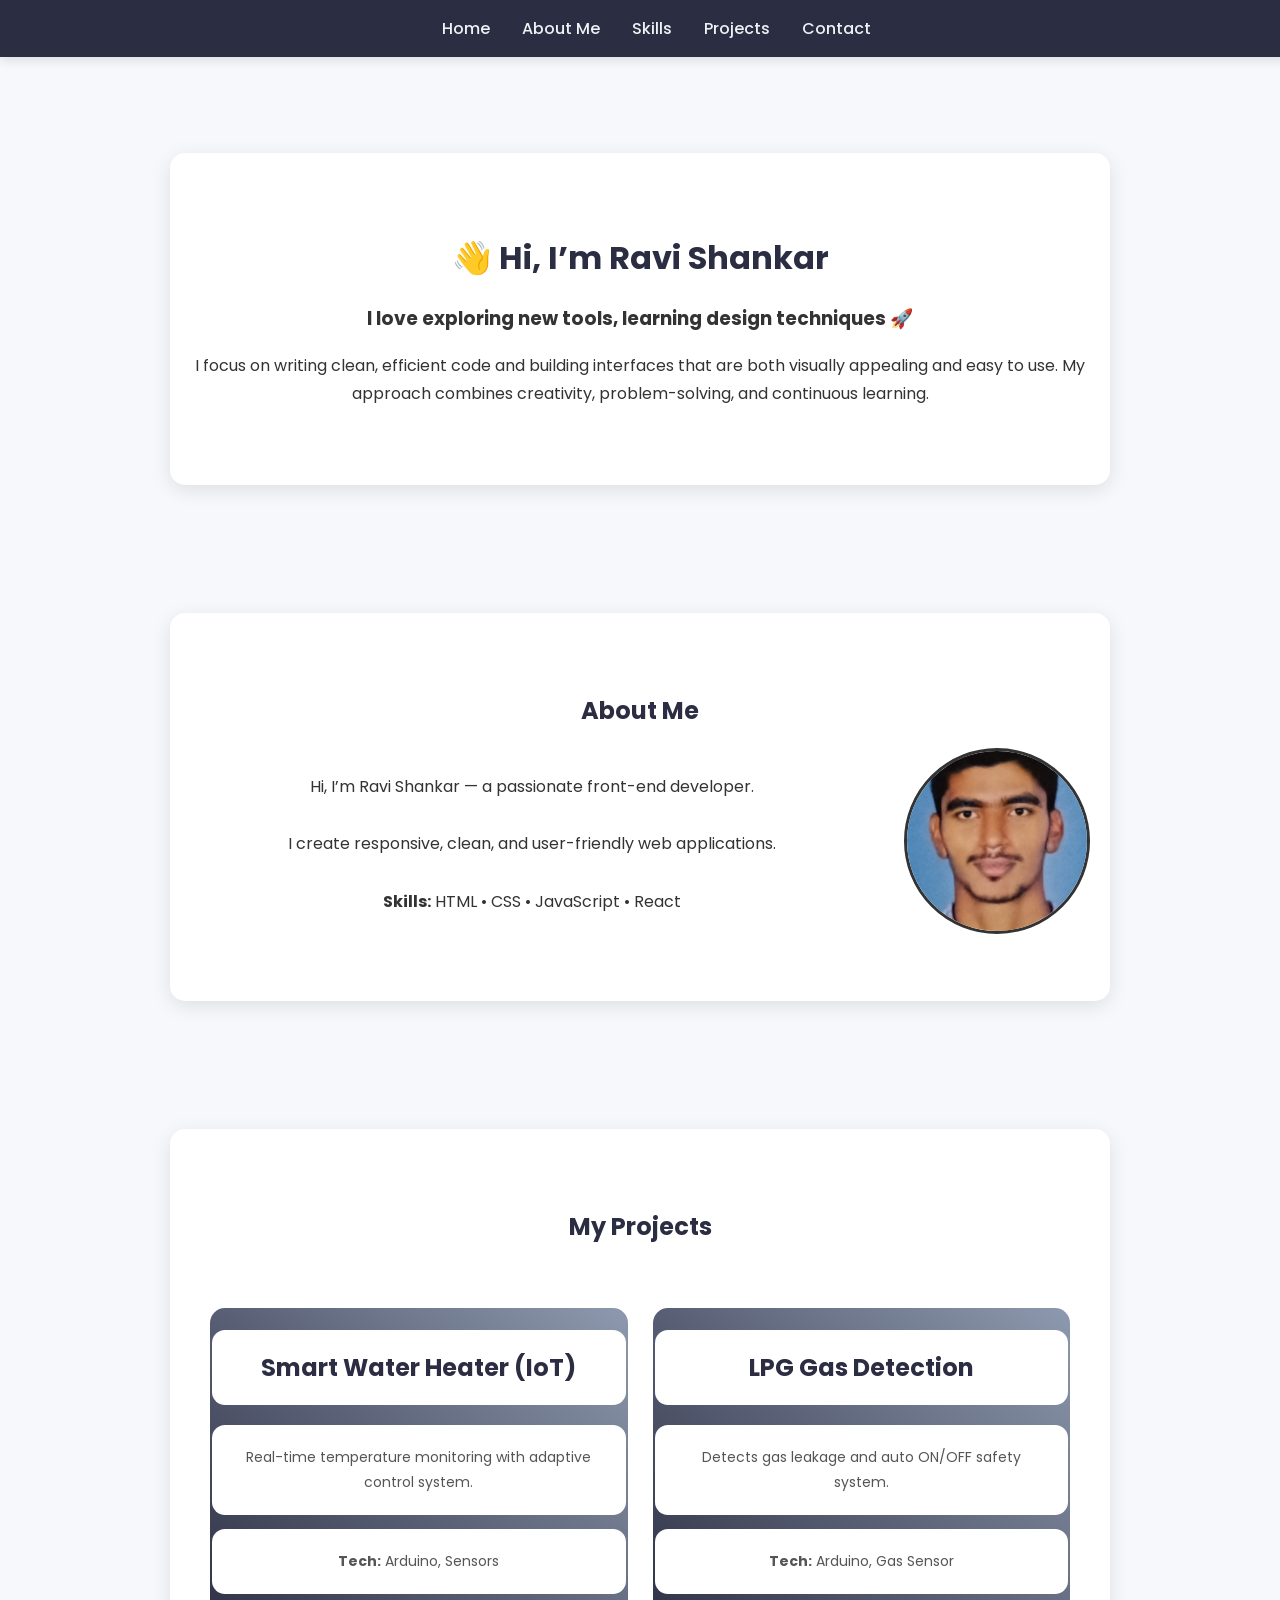
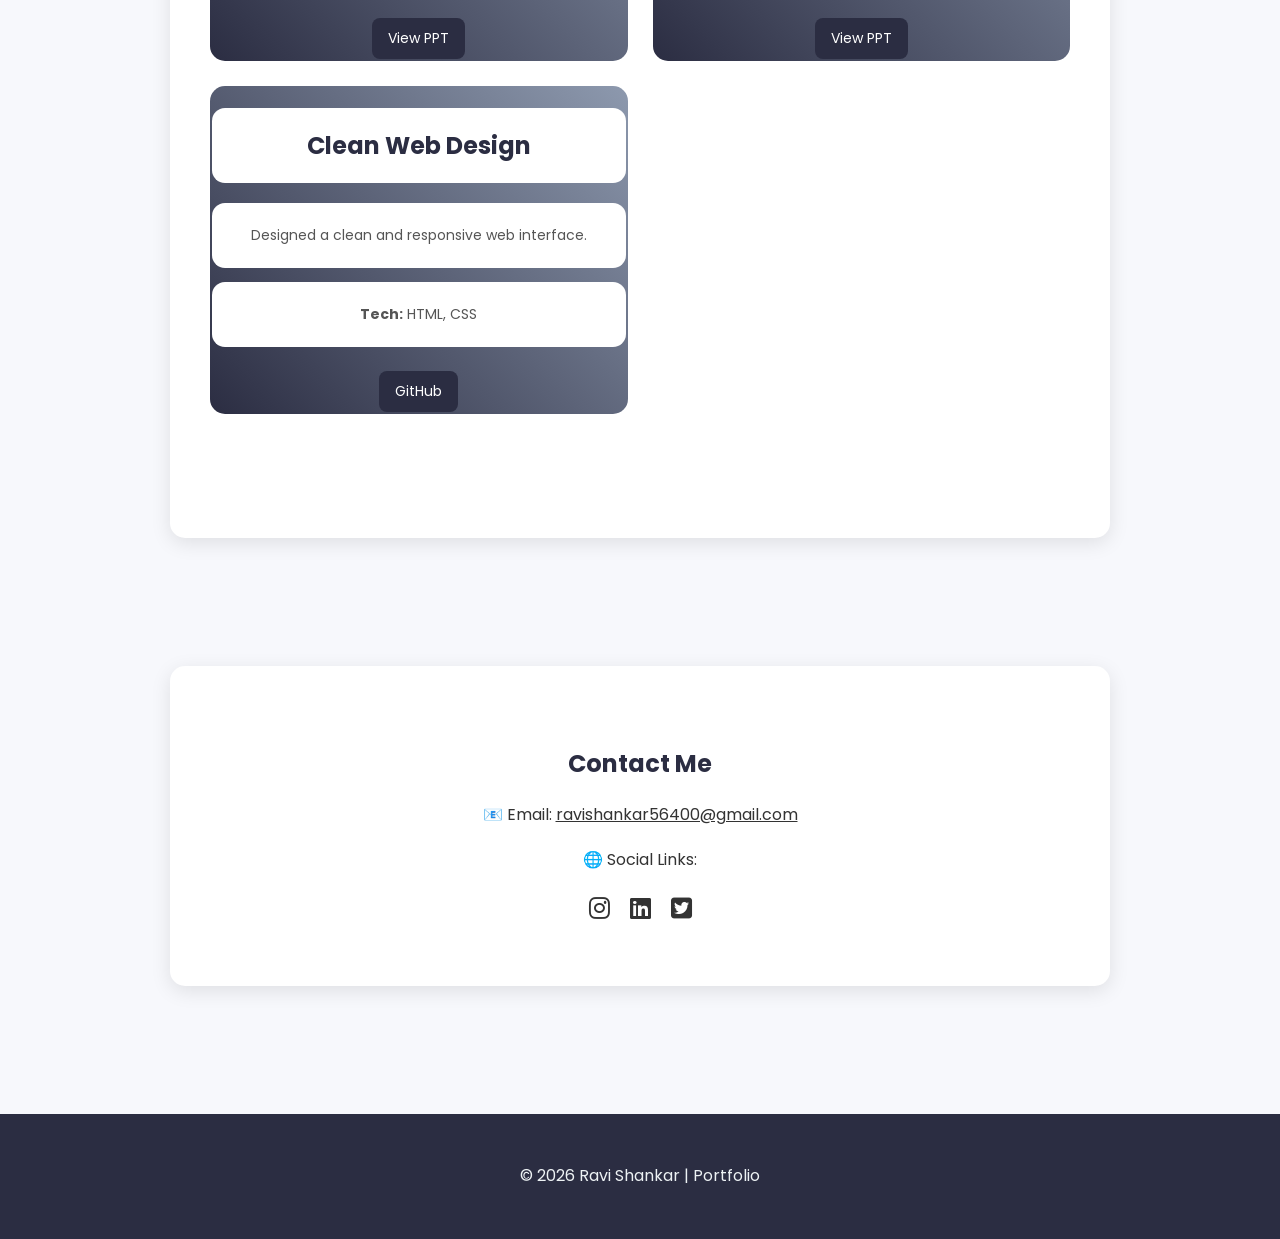
==== Ravi Portfolio/index.html @ c27a18d1 "Add files via upload" ====
<!DOCTYPE html>
<html lang="en">

<head>
  <meta charset="UTF-8">
  <meta name="viewport" content="width=device-width, initial-scale=1.0">
  <title>Ravi Personal Portfolio Dashboard</title>

  <!-- CSS -->
  <link rel="stylesheet" href="assets/style.css">

  <!-- Fonts -->
  <link href="https://fonts.googleapis.com/css2?family=Poppins&display=swap" rel="stylesheet">

  <!-- Icons -->
  <link rel="stylesheet" href="https://cdnjs.cloudflare.com/ajax/libs/font-awesome/6.5.0/css/all.min.css">
</head>

<body>

  <!-- Navbar -->
  <nav>
    <ul>
      <li><a href="#home">Home</a></li>
      <li><a href="#about">About Me</a></li>
      <li><a href="Template/Skills.html">Skills</a></li>
      <li><a href="#projects">Projects</a></li>
      <li><a href="#contact">Contact</a></li>
    </ul>
  </nav>

  <!-- Greeting -->
  <div id="greeting"></div>

  <!-- Home -->
  <header id="home" class="section slide-up">
    <h1>👋 Hi, I’m Ravi Shankar</h1>
    <h3>I love exploring new tools, learning design techniques 🚀</h3>
    <p>
      I focus on writing clean, efficient code and building interfaces that are both visually appealing and easy to use.
      My approach combines creativity, problem-solving, and continuous learning.
    </p>
  </header>

  <!-- About -->
  <section id="about" class="section slide-left">
    <h1>About Me</h1>

    <div class="about-container">

      <div class="about-text">
        <p>
          Hi, I’m Ravi Shankar — a passionate front-end developer.
          <br><br>
          I create responsive, clean, and user-friendly web applications.
          <br><br>
          <b>Skills:</b> HTML • CSS • JavaScript • React
        </p>
      </div>

      <div class="about-img">
        <img src="assets/WhatsApp Image 2026-02-06 at 4.29.30 PM.jpeg" alt="Ravi Photo">
      </div>

    </div>
  </section>

  <!-- Projects -->
  <section id="projects" class="section slide-right">
    <h1>My Projects</h1>

    <div class="container">

      <div class="card section slide-up">
        <h2>Smart Water Heater (IoT)</h2>
        <p>Real-time temperature monitoring with adaptive control system.</p>
        <p><b>Tech:</b> Arduino, Sensors</p>
        <a href="https://docs.google.com/presentation/d/1MZPmQ4RQFqsNU41GzFKwTApYOlmeO6nd/edit" target="_blank" class="btn">View PPT</a>
      </div>

      <div class="card section slide-up">
        <h2>LPG Gas Detection</h2>
        <p>Detects gas leakage and auto ON/OFF safety system.</p>
        <p><b>Tech:</b> Arduino, Gas Sensor</p>
        <a href="https://docs.google.com/presentation/d/11Swifgkj7kBYqkb4RPI1sLsD2nLxO7BT/edit" target="_blank" class="btn">View PPT</a>
      </div>

      <div class="card section slide-up">
        <h2>Clean Web Design</h2>
        <p>Designed a clean and responsive web interface.</p>
        <p><b>Tech:</b> HTML, CSS</p>
        <a href="https://github.com/BhukyaRavishankarnaik/Clean-Web-Design.git" target="_blank" class="btn">GitHub</a>
      </div>

    </div>
  </section>

  <!-- Contact -->
  <section id="contact" class="section slide-up">
    <h1>Contact Me</h1>

    <p>📧 Email:
      <a href="mailto:ravishankar56400@gmail.com">
        ravishankar56400@gmail.com
      </a>
    </p>

    <p>🌐 Social Links:</p>

    <div style="font-size: 24px; display: flex; gap: 20px; justify-content: center;">
      
      <a href="#" target="_blank">
        <i class="fa-brands fa-instagram"></i>
      </a>

      <a href="#" target="_blank">
        <i class="fa-brands fa-linkedin"></i>
      </a>

      <a href="#" target="_blank">
        <i class="fa-brands fa-square-twitter"></i>
      </a>

    </div>
  </section>

  <!-- Footer -->
  <footer>
    <p>© 2026 Ravi Shankar | Portfolio</p>
  </footer>

  <!-- Back to Top Button -->
  <button id="topBtn">↑</button>

  <!-- JS -->
  <script src="script.js"></script>

</body>
</html>
---- Ravi Portfolio/assets/style.css ----
/* ===== Global ===== */
body {
  font-family: 'Poppins', sans-serif;
  margin: 0;
  padding: 0;
  background-color: #f7f8fc;
  color: #333;
  scroll-behavior: smooth;
}

/* Fix for navbar overlap */
html {
  scroll-padding-top: 80px;
}

/* ===== Navbar ===== */
nav {
  background-color: #2b2d42;
  padding: 1rem;
  position: fixed;
  top: 0;
  width: 100%;
  box-shadow: 0 4px 10px rgba(0, 0, 0, 0.1);
  z-index: 1000;
}

nav ul {
  list-style: none;
  display: flex;
  justify-content: center;
  gap: 2rem;
  margin: 0;
  padding: 0;
}

nav ul li a {
  color: #edf2f4;
  text-decoration: none;
  font-weight: 500;
  transition: color 0.3s;
}

nav ul li a:hover {
  color: #8d99ae;
}

/* ===== Sections ===== */
header,
section {
  margin: 8rem auto;
  max-width: 900px;
  text-align: center;
  background: #fff;
  padding: 60px 20px;
  border-radius: 15px;
  box-shadow: 0 5px 20px rgba(0, 0, 0, 0.1);
}

h1 {
  color: #2b2d42;
}

p {
  line-height: 1.8;
}

/* ===== Grid ===== */
.grid {
  display: grid;
  grid-template-columns: repeat(auto-fit, minmax(120px, 1fr));
  gap: 1rem;
  margin-top: 1.5rem;
}

.grid div {
  background: #edf2f4;
  padding: 1rem;
  border-radius: 10px;
  box-shadow: 0 2px 10px rgba(0, 0, 0, 0.05);
  font-weight: 600;
  transition: transform 0.3s, background-color 0.3s;
}

.grid div:hover {
  background-color: #8d99ae;
  color: white;
  transform: scale(1.05);
}

/* ===== Footer ===== */
footer {
  text-align: center;
  padding: 2rem 0;
  background-color: #2b2d42;
  color: #edf2f4;
  margin-top: 5rem;
}

/* ===== Top Button ===== */
#topBtn {
  position: fixed;
  bottom: 30px;
  right: 30px;
  background: #2b2d42;
  color: #edf2f4;
  border: none;
  border-radius: 50%;
  width: 45px;
  height: 45px;
  font-size: 20px;
  cursor: pointer;
  display: none;
  box-shadow: 0 4px 10px rgba(0, 0, 0, 0.2);
  transition: background 0.3s;
}

#topBtn:hover {
  background: #8d99ae;
}

/* ===== Contact Links ===== */
#contact a {
  color: #333;
  transition: 0.3s;
}

#contact a:hover {
  color: #0077b5;
  transform: scale(1.2);
}

/* ===== Projects Container ===== */
.container {
  display: grid;
  grid-template-columns: repeat(auto-fit, minmax(280px, 1fr));
  gap: 25px;
  max-width: 1100px;
  margin: 4rem auto;
  padding: 0 20px;
}

/* ===== Cards ===== */
.card {
  background: linear-gradient(45deg, #2b2d42, #8d99ae);
  border-radius: 15px;
  padding: 2px;
  transition: all 0.3s ease;
}

.card > * {
  background: #fff;
  border-radius: 13px;
  padding: 20px;
}

.card:hover {
  transform: translateY(-10px);
  box-shadow: 0 12px 30px rgba(0, 0, 0, 0.15);
}

.card h2 {
  color: #2b2d42;
}

.card p {
  font-size: 14px;
  color: #555;
}

.btn {
  display: inline-block;
  margin-top: 10px;
  padding: 10px 16px;
  background: #2b2d42;
  color: #fff;
  border-radius: 8px;
  text-decoration: none;
  font-size: 14px;
  transition: all 0.3s ease;
}

.btn:hover {
  background: #8d99ae;
  transform: scale(1.05);
}

/* ===== About Section ===== */
.about-container {
  display: flex;
  align-items: center;
  justify-content: space-between;
  gap: 30px;
  flex-wrap: wrap;
}

.about-text {
  flex: 1;
}

.about-img {
  flex: 0 0 180px;
}

.about-img img {
  width: 180px;
  height: 180px;
  object-fit: cover;
  border-radius: 50%;
  border: 3px solid #333;
}

/* ===== Responsive ===== */
@media (max-width: 768px) {
  .container {
    gap: 15px;
  }

  .card {
    padding: 1px;
  }
}

/* ===== 🔥 SCROLL ANIMATION ===== */

.section {
  opacity: 0;
  transform: translateY(60px);
  transition: all 0.8s ease;
}

.section.show {
  opacity: 1;
  transform: translateY(0);
}

/* Directions */
.slide-left {
  transform: translateX(-100px);
}

.slide-right {
  transform: translateX(100px);
}

.slide-up {
  transform: translateY(100px);
}

/* Final visible */
.section.show.slide-left,
.section.show.slide-right,
.section.show.slide-up {
  transform: translate(0);
}
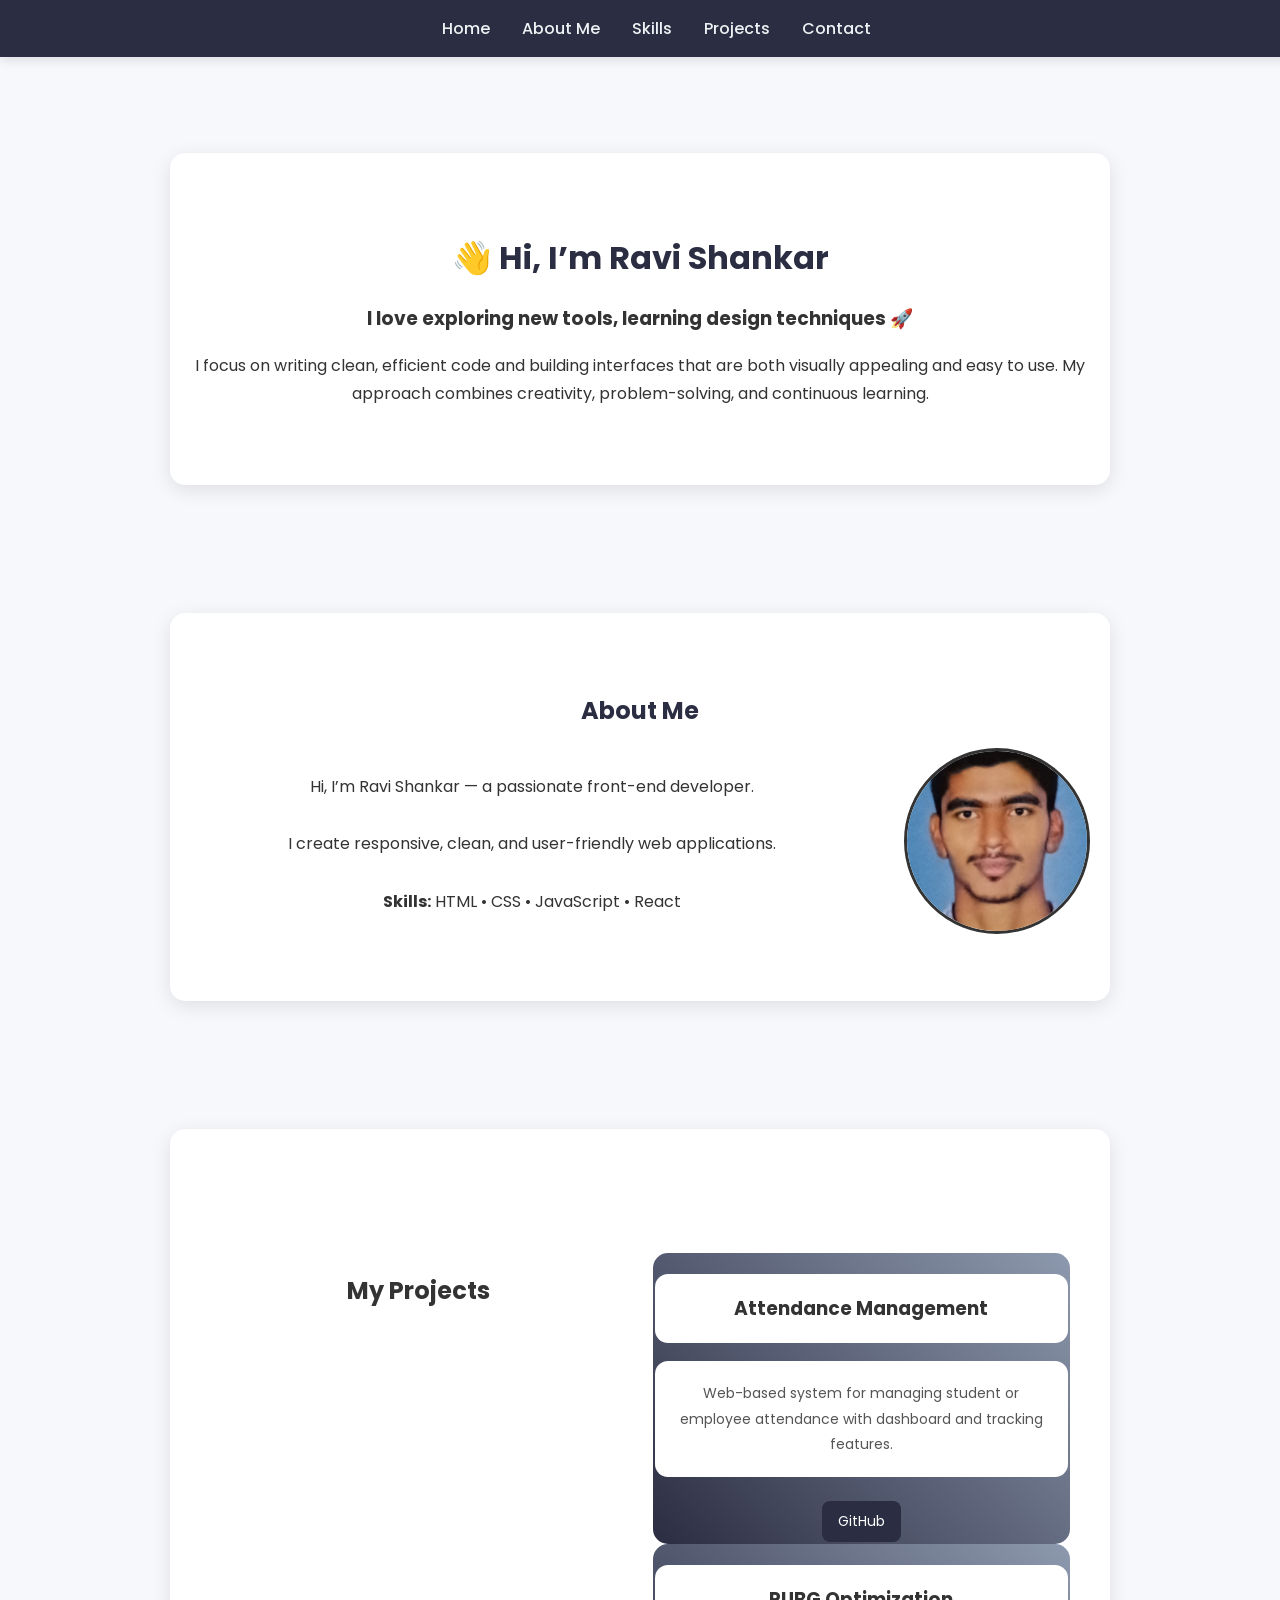
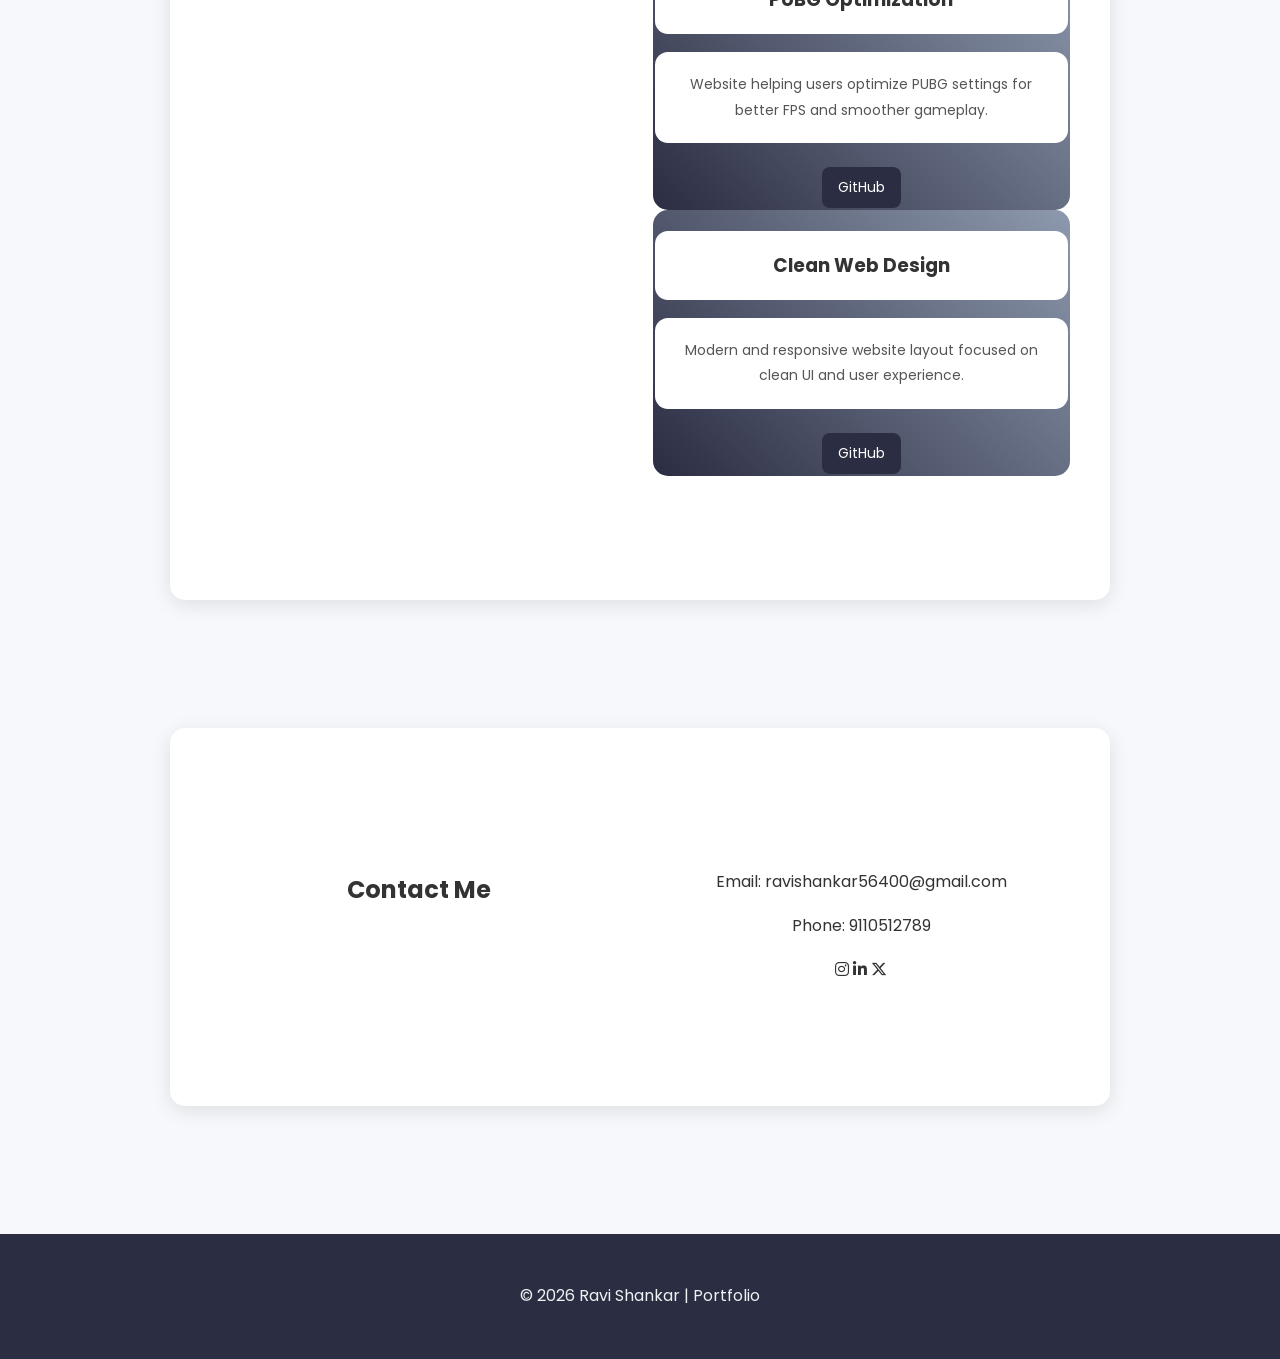
==== commit 782261ed: "change on html" ====
--- a/Ravi Portfolio/index.html
+++ b/Ravi Portfolio/index.html
@@ -66,63 +66,59 @@
   </section>
 
   <!-- Projects -->
-  <section id="projects" class="section slide-right">
-    <h1>My Projects</h1>
+<section id="projects">
+  <div class="container">
+    <h2 class="section-title">My <span>Projects</span></h2>
 
-    <div class="container">
+    <div class="projects-grid">
 
-      <div class="card section slide-up">
-        <h2>Smart Water Heater (IoT)</h2>
-        <p>Real-time temperature monitoring with adaptive control system.</p>
-        <p><b>Tech:</b> Arduino, Sensors</p>
-        <a href="https://docs.google.com/presentation/d/1MZPmQ4RQFqsNU41GzFKwTApYOlmeO6nd/edit" target="_blank" class="btn">View PPT</a>
+      <div class="card">
+        <h3>Attendance Management</h3>
+        <p>
+          Web-based system for managing student or employee attendance with dashboard and tracking features.
+        </p>
+        <a href="https://github.com/BhukyaRavishankarnaik/Attendance-Managment.git" target="_blank" class="btn">GitHub</a>
       </div>
 
-      <div class="card section slide-up">
-        <h2>LPG Gas Detection</h2>
-        <p>Detects gas leakage and auto ON/OFF safety system.</p>
-        <p><b>Tech:</b> Arduino, Gas Sensor</p>
-        <a href="https://docs.google.com/presentation/d/11Swifgkj7kBYqkb4RPI1sLsD2nLxO7BT/edit" target="_blank" class="btn">View PPT</a>
+      <div class="card">
+        <h3>PUBG Optimization</h3>
+        <p>
+          Website helping users optimize PUBG settings for better FPS and smoother gameplay.
+        </p>
+        <a href="https://github.com/BhukyaRavishankarnaik/PUBG-optimization.git" target="_blank" class="btn">GitHub</a>
       </div>
 
-      <div class="card section slide-up">
-        <h2>Clean Web Design</h2>
-        <p>Designed a clean and responsive web interface.</p>
-        <p><b>Tech:</b> HTML, CSS</p>
-        <a href="https://github.com/BhukyaRavishankarnaik/Clean-Web-Design.git" target="_blank" class="btn">GitHub</a>
+      <div class="card">
+        <h3>Clean Web Design</h3>
+        <p>
+          Modern and responsive website layout focused on clean UI and user experience.
+        </p>
+        <a href="https://github.com/BhukyaRavishankarnaik/Clean-Web-Design" target="_blank" class="btn">GitHub</a>
       </div>
 
     </div>
-  </section>
+  </div>
+</section>
 
   <!-- Contact -->
-  <section id="contact" class="section slide-up">
-    <h1>Contact Me</h1>
+<section id="contact">
+  <div class="container">
+    <h2 class="section-title">Contact <span>Me</span></h2>
 
-    <p>📧 Email:
-      <a href="mailto:ravishankar56400@gmail.com">
-        ravishankar56400@gmail.com
-      </a>
-    </p>
+    <div class="contact-box">
+      <p>Email: ravishankar56400@gmail.com</p>
+      <p> Phone: 9110512789</p>
 
-    <p>🌐 Social Links:</p>
+      <div class="socials">
+        <a href="https://www.instagram.com/_1m_.ravi._" target="_blank"><i class="fab fa-instagram"></i></a>
 
-    <div style="font-size: 24px; display: flex; gap: 20px; justify-content: center;">
-      
-      <a href="#" target="_blank">
-        <i class="fa-brands fa-instagram"></i>
-      </a>
+        <a href="https://www.linkedin.com/in/ravi-shankar-68052a330" target="_blank"><i class="fab fa-linkedin-in"></i></a>
 
-      <a href="#" target="_blank">
-        <i class="fa-brands fa-linkedin"></i>
-      </a>
-
-      <a href="#" target="_blank">
-        <i class="fa-brands fa-square-twitter"></i>
-      </a>
-
+        <a href="https://x.com/RaviShanka43210" target="_blank"><i class="fab fa-x-twitter"></i></a>
+      </div>
     </div>
-  </section>
+  </div>
+</section>
 
   <!-- Footer -->
   <footer>
